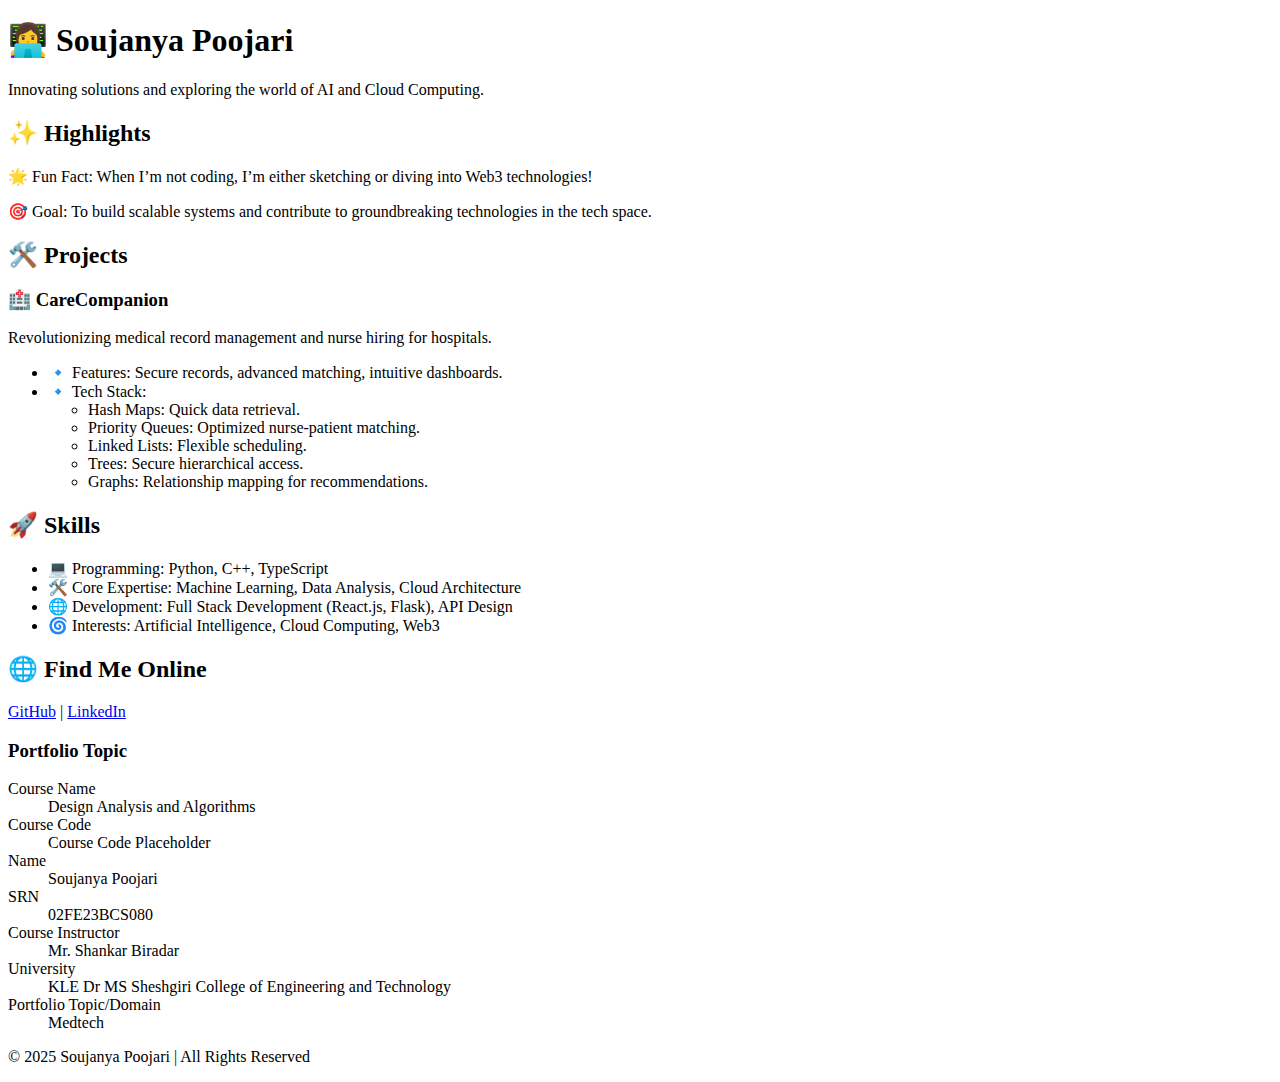
==== index.html @ dcba9ef4 "Create index.html" ====
<!DOCTYPE html>
<html lang="en">
<head>
  <meta charset="UTF-8">
  <meta name="viewport" content="width=device-width, initial-scale=1.0">
  <title>Soujanya Poojari Portfolio</title>
  <link rel="stylesheet" href="style.css">
</head>
<body>
  <!-- Main Wrapper -->
  <div class="wrapper">
    <!-- Header -->
    <header class="header">
      <h1>👩‍💻 Soujanya Poojari</h1>
      <p class="sub-heading">Innovating solutions and exploring the world of AI and Cloud Computing.</p>
    </header>

    <!-- Highlights Section -->
    <section class="highlights">
      <h2>✨ Highlights</h2>
      <div class="highlight-card">
        <p>🌟 Fun Fact: When I’m not coding, I’m either sketching or diving into Web3 technologies!</p>
        <p>🎯 Goal: To build scalable systems and contribute to groundbreaking technologies in the tech space.</p>
      </div>
    </section>

    <!-- Projects Section -->
    <section class="projects">
      <h2>🛠️ Projects</h2>
      <article class="project">
        <h3>🏥 CareCompanion</h3>
        <p>Revolutionizing medical record management and nurse hiring for hospitals.</p>
        <ul>
          <li>🔹 Features: Secure records, advanced matching, intuitive dashboards.</li>
          <li>🔹 Tech Stack:</li>
          <ul>
            <li>Hash Maps: Quick data retrieval.</li>
            <li>Priority Queues: Optimized nurse-patient matching.</li>
            <li>Linked Lists: Flexible scheduling.</li>
            <li>Trees: Secure hierarchical access.</li>
            <li>Graphs: Relationship mapping for recommendations.</li>
          </ul>
        </ul>
      </article>
    </section>

    <!-- Skills Section -->
    <section class="skills">
      <h2>🚀 Skills</h2>
      <ul>
        <li>💻 Programming: Python, C++, TypeScript</li>
        <li>🛠️ Core Expertise: Machine Learning, Data Analysis, Cloud Architecture</li>
        <li>🌐 Development: Full Stack Development (React.js, Flask), API Design</li>
        <li>🌀 Interests: Artificial Intelligence, Cloud Computing, Web3</li>
      </ul>
    </section>

    <!-- Contact Section -->
    <section class="contact">
      <h2>🌐 Find Me Online</h2>
      <p>
        <a href="https://github.com/soujanya-poojari">GitHub</a> | 
        <a href="https://linkedin.com/in/soujanya-poojari">LinkedIn</a>
      </p>
    </section>

    <!-- Footer Section -->
    <footer class="footer">
      <h3>Portfolio Topic</h3>
      <dl>
        <dt>Course Name</dt>
        <dd>Design Analysis and Algorithms</dd>
        <dt>Course Code</dt>
        <dd>Course Code Placeholder</dd>
        <dt>Name</dt>
        <dd>Soujanya Poojari</dd>
        <dt>SRN</dt>
        <dd>02FE23BCS080</dd>
        <dt>Course Instructor</dt>
        <dd>Mr. Shankar Biradar</dd>
        <dt>University</dt>
        <dd>KLE Dr MS Sheshgiri College of Engineering and Technology</dd>
        <dt>Portfolio Topic/Domain</dt>
        <dd>Medtech</dd>
      </dl>
      <p>© 2025 Soujanya Poojari | All Rights Reserved</p>
    </footer>
  </div>
</body>
</html>
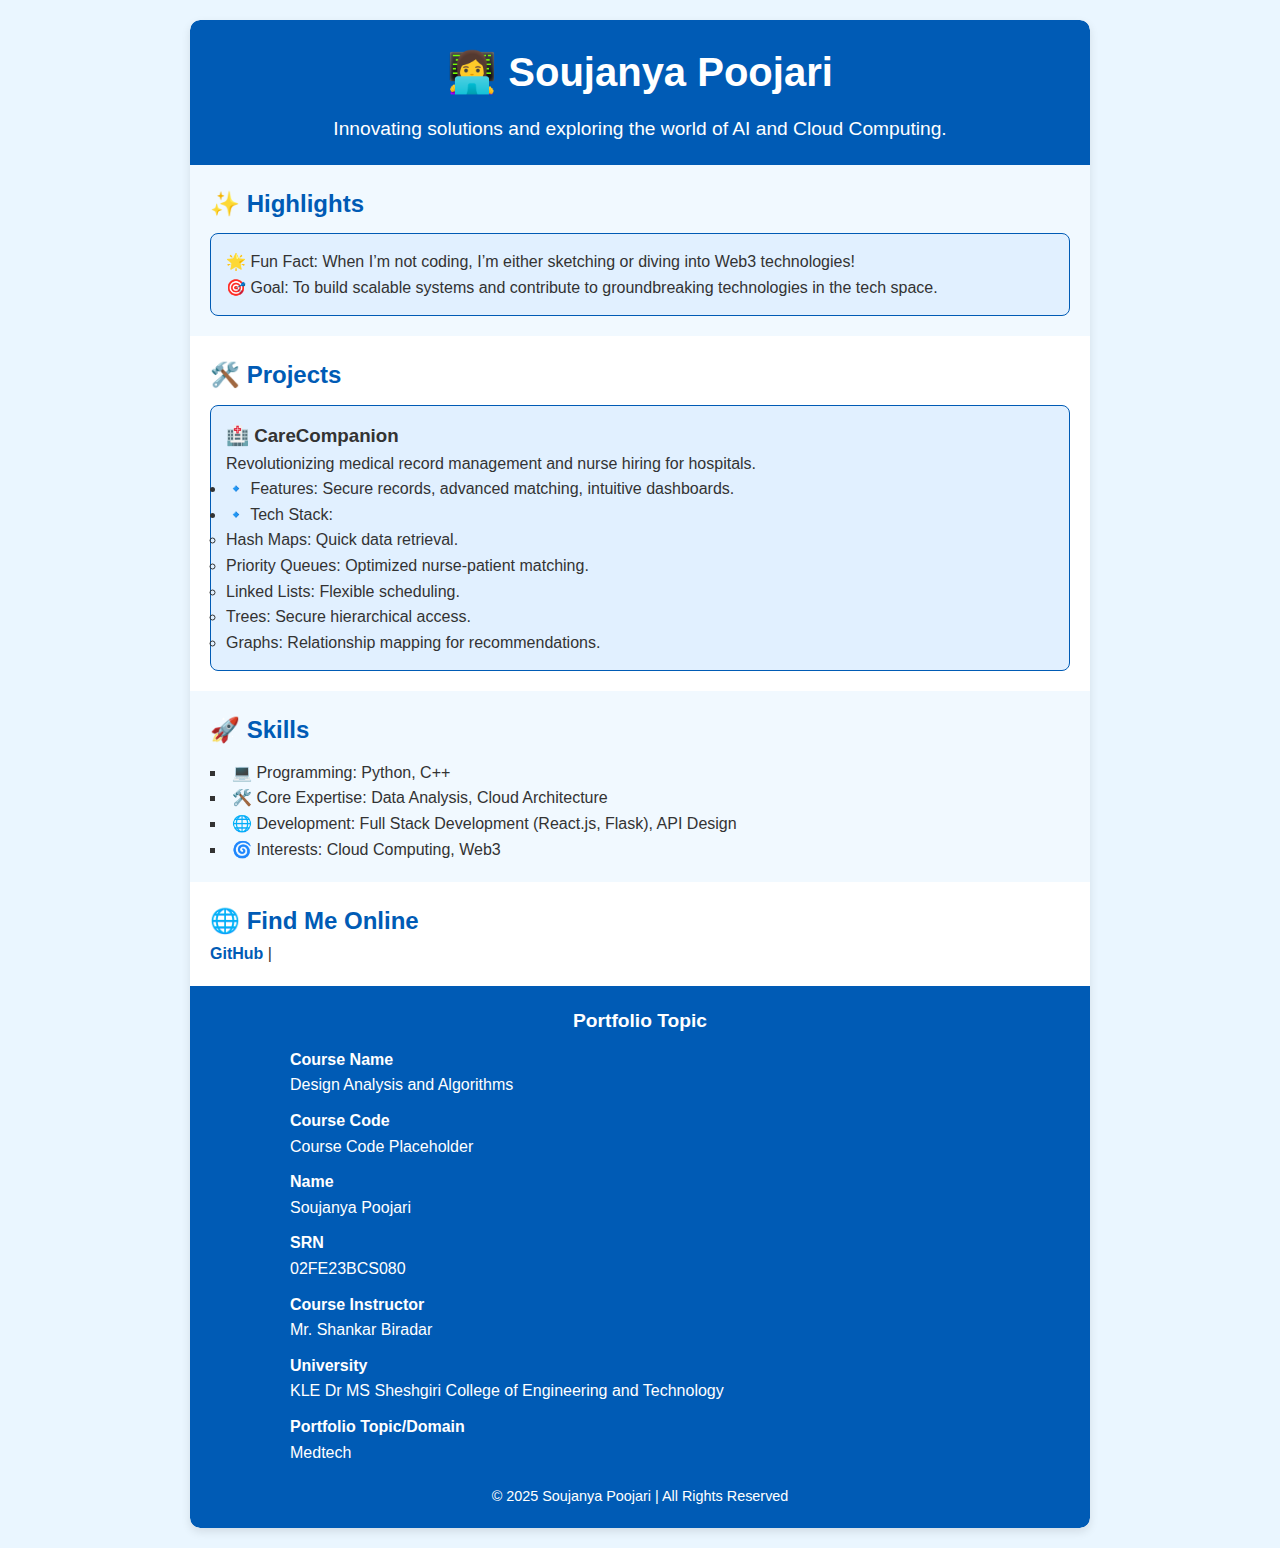
==== commit db5e3e11: "Update index.html" ====
--- a/index.html
+++ b/index.html
@@ -48,10 +48,10 @@
     <section class="skills">
       <h2>🚀 Skills</h2>
       <ul>
-        <li>💻 Programming: Python, C++, TypeScript</li>
-        <li>🛠️ Core Expertise: Machine Learning, Data Analysis, Cloud Architecture</li>
+        <li>💻 Programming: Python, C++</li>
+        <li>🛠️ Core Expertise: Data Analysis, Cloud Architecture</li>
         <li>🌐 Development: Full Stack Development (React.js, Flask), API Design</li>
-        <li>🌀 Interests: Artificial Intelligence, Cloud Computing, Web3</li>
+        <li>🌀 Interests: Cloud Computing, Web3</li>
       </ul>
     </section>
 
@@ -59,8 +59,8 @@
     <section class="contact">
       <h2>🌐 Find Me Online</h2>
       <p>
-        <a href="https://github.com/soujanya-poojari">GitHub</a> | 
-        <a href="https://linkedin.com/in/soujanya-poojari">LinkedIn</a>
+        <a href="https://github.com/soujanya1513">GitHub</a> | 
+    
       </p>
     </section>
 
--- a/style.css
+++ b/style.css
@@ -0,0 +1,144 @@
+/* General Reset */
+* {
+  margin: 0;
+  padding: 0;
+  box-sizing: border-box;
+}
+
+body {
+  font-family: 'Arial', sans-serif;
+  line-height: 1.6;
+  background: #eaf6ff;
+  color: #333;
+  padding: 20px;
+}
+
+/* Wrapper */
+.wrapper {
+  max-width: 900px;
+  margin: auto;
+  background: #fff;
+  border-radius: 10px;
+  box-shadow: 0 4px 10px rgba(0, 0, 0, 0.1);
+  overflow: hidden;
+}
+
+/* Header */
+.header {
+  text-align: center;
+  padding: 20px;
+  background: #005bb5;
+  color: white;
+  border-radius: 10px 10px 0 0;
+}
+
+.header h1 {
+  font-size: 2.5em;
+}
+
+.header .sub-heading {
+  font-size: 1.2em;
+  margin-top: 10px;
+}
+
+/* Highlights Section */
+.highlights {
+  padding: 20px;
+  background: #f1f9ff;
+}
+
+.highlights h2 {
+  color: #005bb5;
+}
+
+.highlight-card {
+  margin-top: 10px;
+  padding: 15px;
+  border: 1px solid #005bb5;
+  border-radius: 8px;
+  background: #e1f0ff;
+}
+
+/* Projects Section */
+.projects {
+  padding: 20px;
+}
+
+.projects h2 {
+  color: #005bb5;
+}
+
+.project {
+  margin-top: 10px;
+  padding: 15px;
+  border: 1px solid #005bb5;
+  border-radius: 8px;
+  background: #e1f0ff;
+}
+
+/* Skills Section */
+.skills {
+  padding: 20px;
+  background: #f1f9ff;
+}
+
+.skills h2 {
+  color: #005bb5;
+}
+
+.skills ul {
+  margin-top: 10px;
+  list-style: square inside;
+}
+
+/* Contact Section */
+.contact {
+  padding: 20px;
+}
+
+.contact h2 {
+  color: #005bb5;
+}
+
+.contact p a {
+  text-decoration: none;
+  color: #005bb5;
+  font-weight: bold;
+}
+
+.contact p a:hover {
+  text-decoration: underline;
+}
+
+/* Footer Section */
+.footer {
+  padding: 20px;
+  background: #005bb5;
+  color: white;
+  text-align: center;
+  border-radius: 0 0 10px 10px;
+}
+
+.footer h3 {
+  font-size: 1.2em;
+  margin-bottom: 10px;
+}
+
+.footer dl {
+  text-align: left;
+  margin: 10px auto;
+  max-width: 700px;
+}
+
+.footer dt {
+  font-weight: bold;
+}
+
+.footer dd {
+  margin-bottom: 10px;
+}
+
+.footer p {
+  margin-top: 20px;
+  font-size: 0.9em;
+}
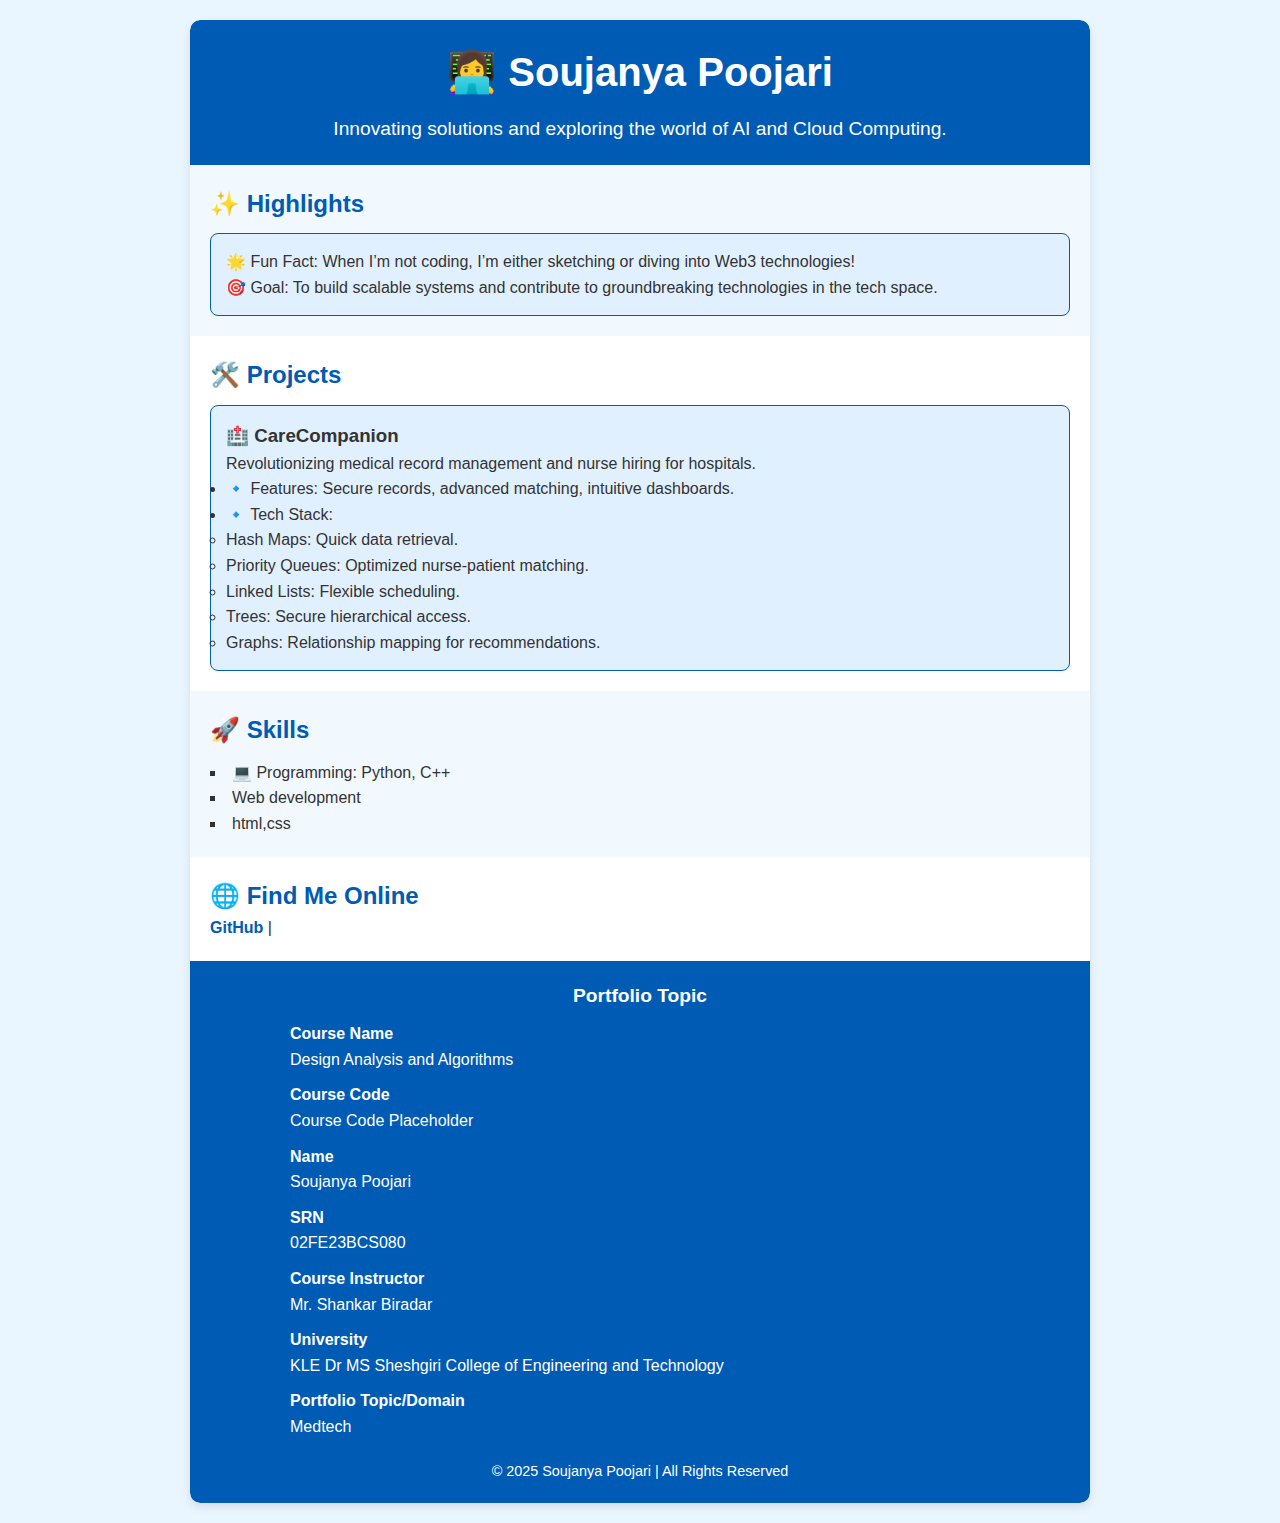
==== commit d85ccbc6: "Update index.html" ====
--- a/index.html
+++ b/index.html
@@ -49,9 +49,8 @@
       <h2>🚀 Skills</h2>
       <ul>
         <li>💻 Programming: Python, C++</li>
-        <li>🛠️ Core Expertise: Data Analysis, Cloud Architecture</li>
-        <li>🌐 Development: Full Stack Development (React.js, Flask), API Design</li>
-        <li>🌀 Interests: Cloud Computing, Web3</li>
+        <li>Web development</li>
+        <li>html,css</li>
       </ul>
     </section>
 
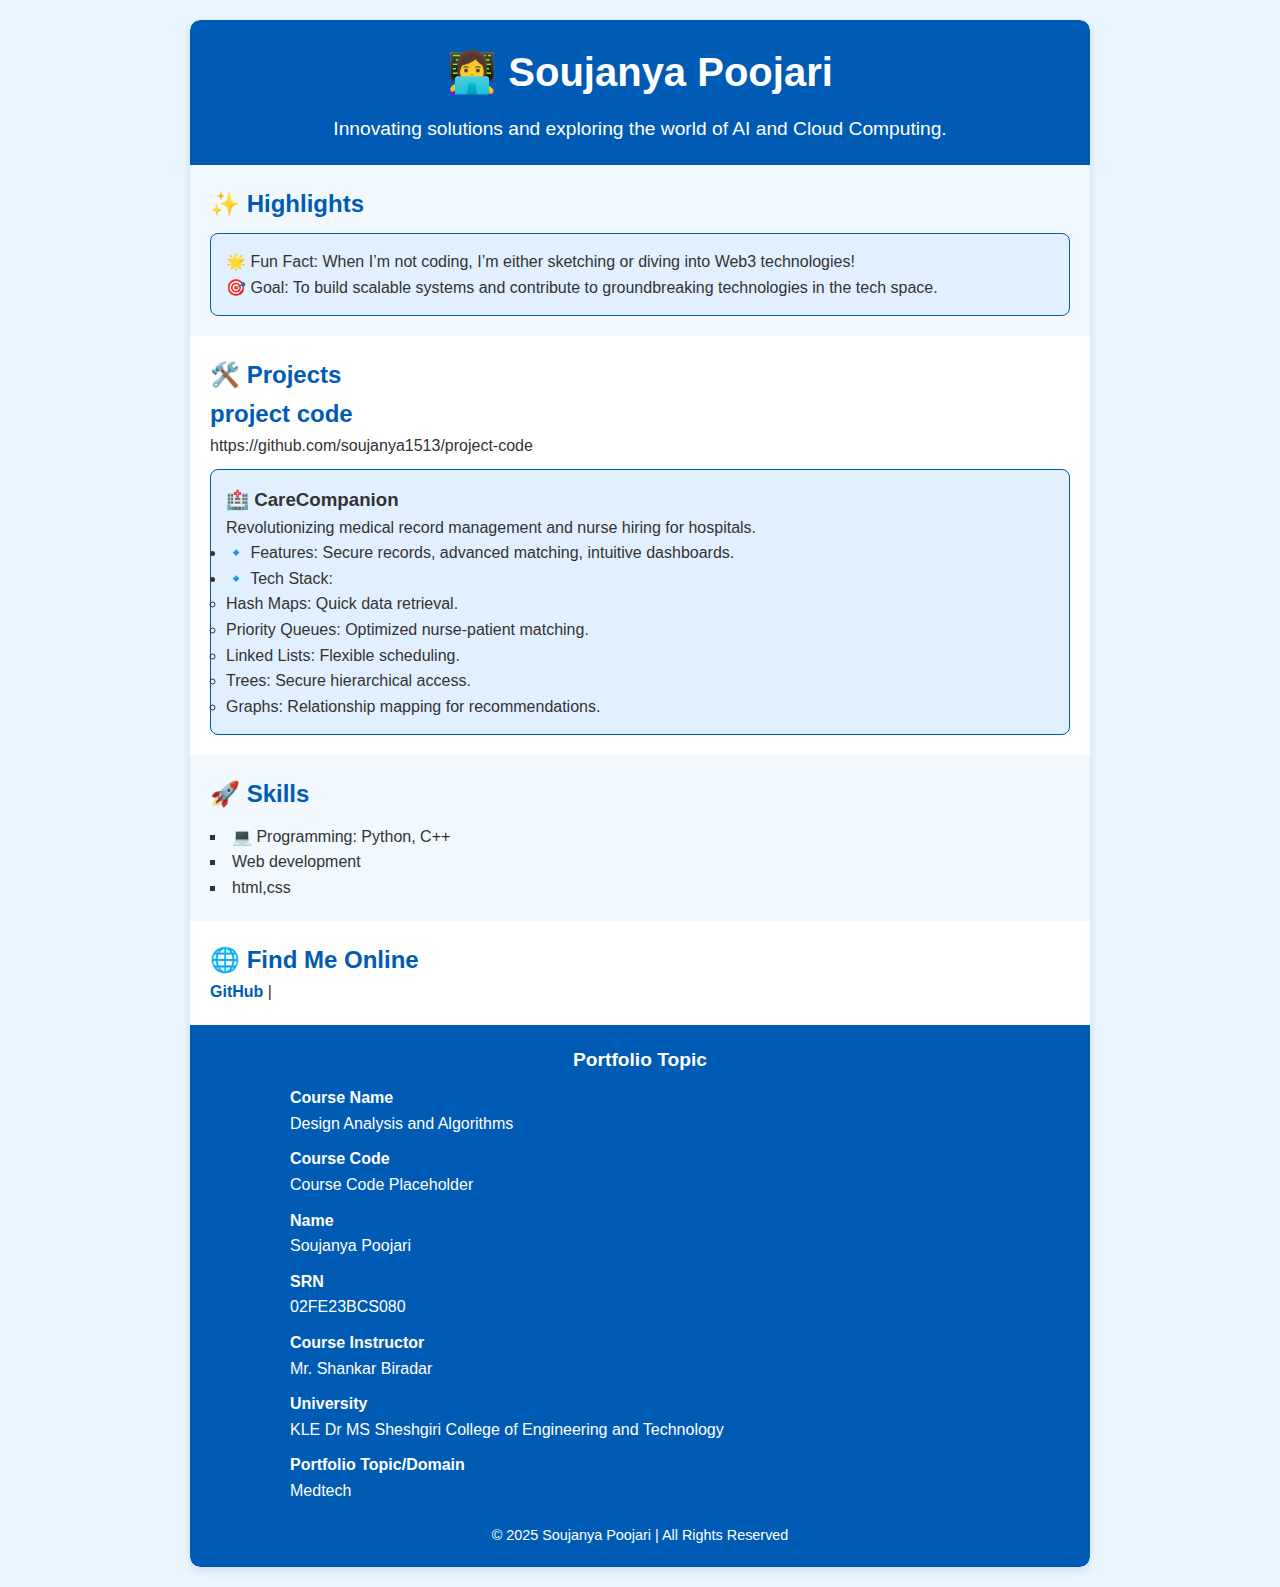
==== commit c00727e3: "Update index.html" ====
--- a/index.html
+++ b/index.html
@@ -27,6 +27,8 @@
     <!-- Projects Section -->
     <section class="projects">
       <h2>🛠️ Projects</h2>
+      <h2>project code</h2>
+      <p>https://github.com/soujanya1513/project-code</p>
       <article class="project">
         <h3>🏥 CareCompanion</h3>
         <p>Revolutionizing medical record management and nurse hiring for hospitals.</p>
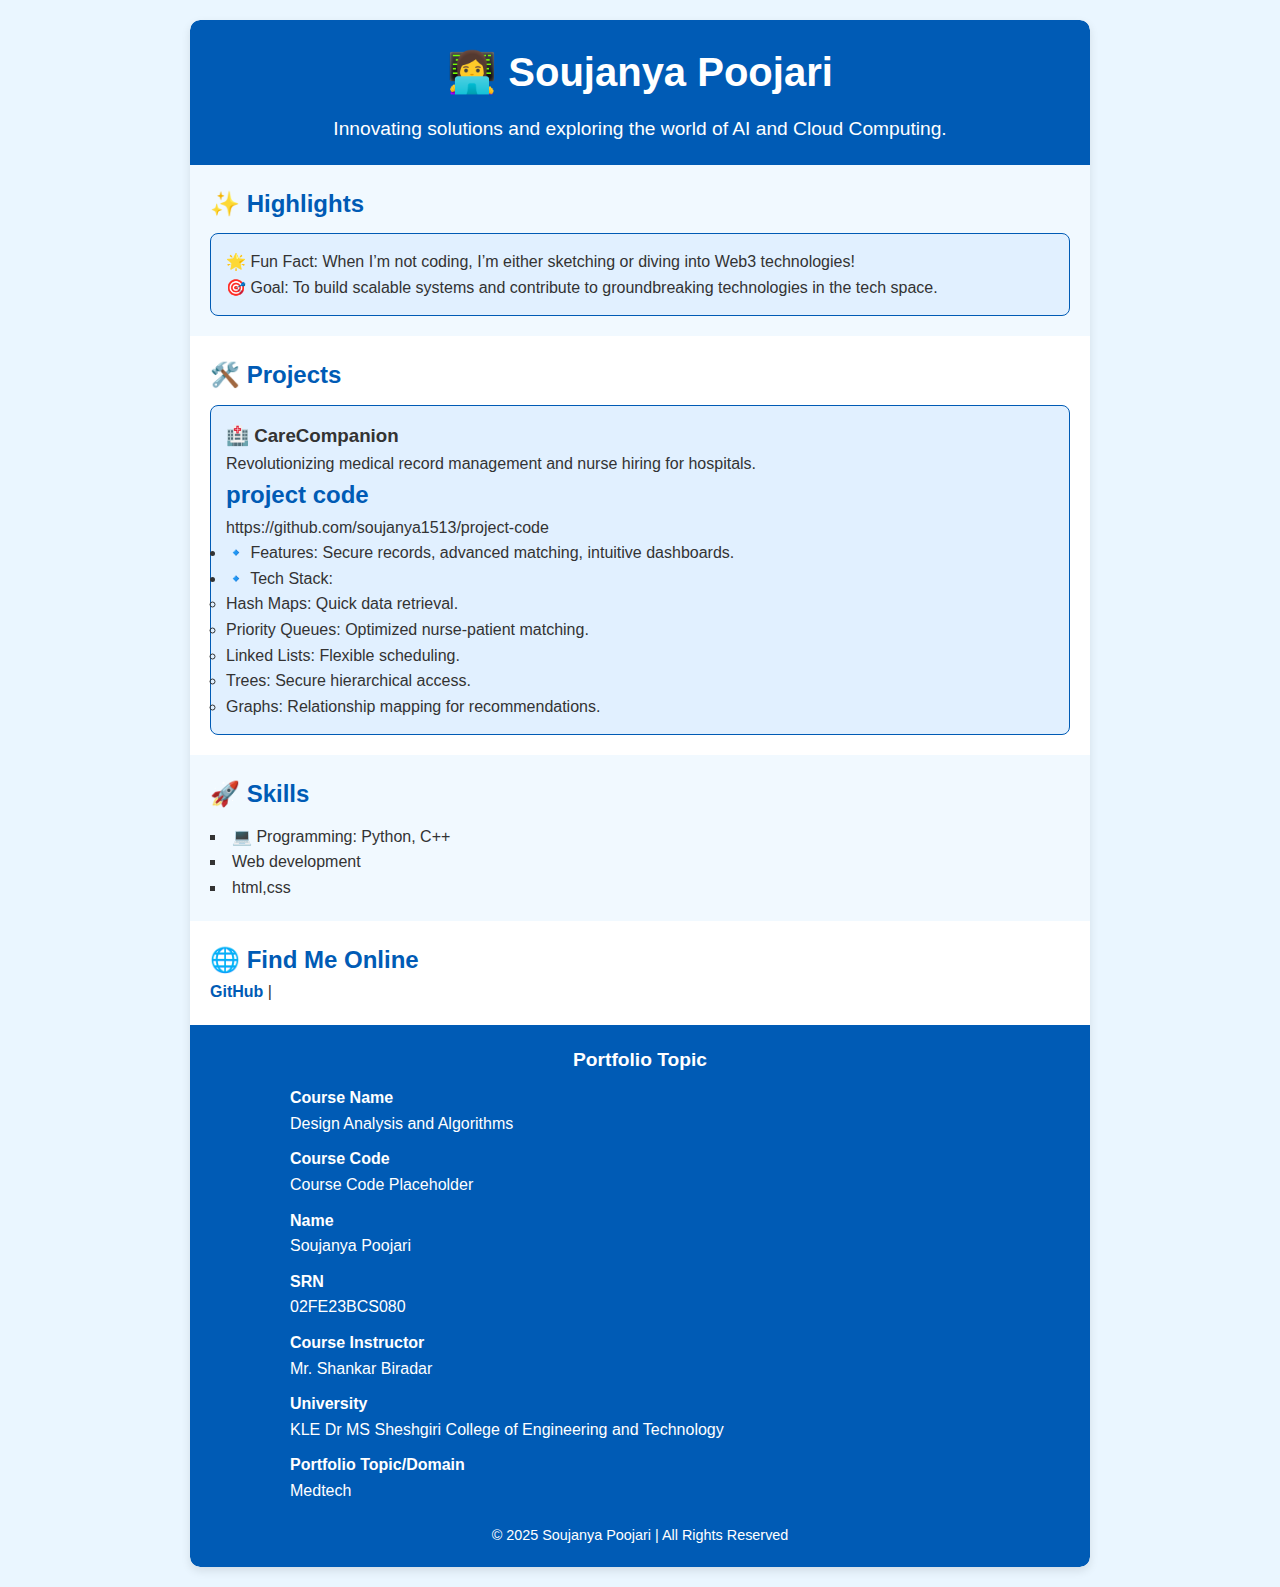
==== commit eec632c0: "Update index.html" ====
--- a/index.html
+++ b/index.html
@@ -27,11 +27,11 @@
     <!-- Projects Section -->
     <section class="projects">
       <h2>🛠️ Projects</h2>
-      <h2>project code</h2>
-      <p>https://github.com/soujanya1513/project-code</p>
       <article class="project">
         <h3>🏥 CareCompanion</h3>
-        <p>Revolutionizing medical record management and nurse hiring for hospitals.</p>
+        <p>Revolutionizing medical record management and nurse hiring for hospitals.
+        <h2>project code</h2>
+      <a>https://github.com/soujanya1513/project-code</a></p>
         <ul>
           <li>🔹 Features: Secure records, advanced matching, intuitive dashboards.</li>
           <li>🔹 Tech Stack:</li>
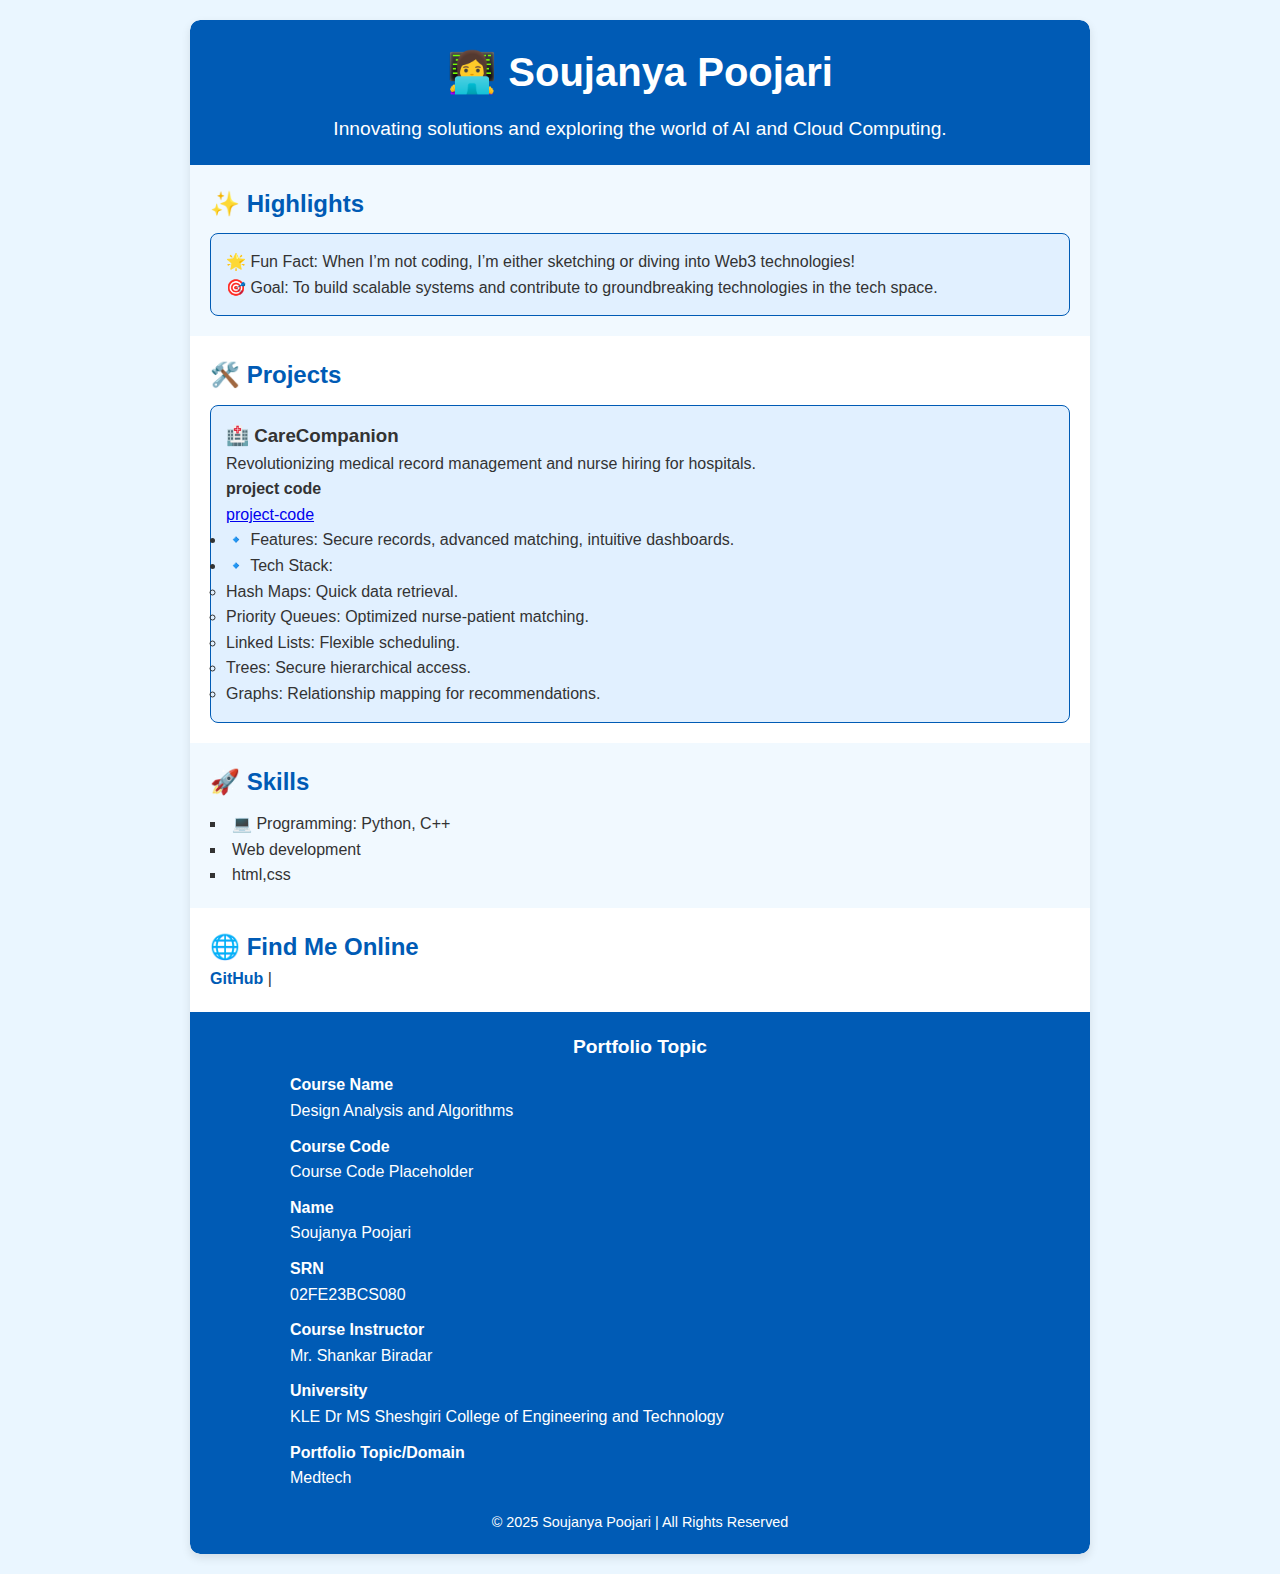
==== commit 5e587902: "Update index.html" ====
--- a/index.html
+++ b/index.html
@@ -30,8 +30,8 @@
       <article class="project">
         <h3>🏥 CareCompanion</h3>
         <p>Revolutionizing medical record management and nurse hiring for hospitals.
-        <h2>project code</h2>
-      <a>https://github.com/soujanya1513/project-code</a></p>
+        <h4>project code</h4>
+      <a href="https://github.com/soujanya1513/project-code">project-code</a></p>
         <ul>
           <li>🔹 Features: Secure records, advanced matching, intuitive dashboards.</li>
           <li>🔹 Tech Stack:</li>
